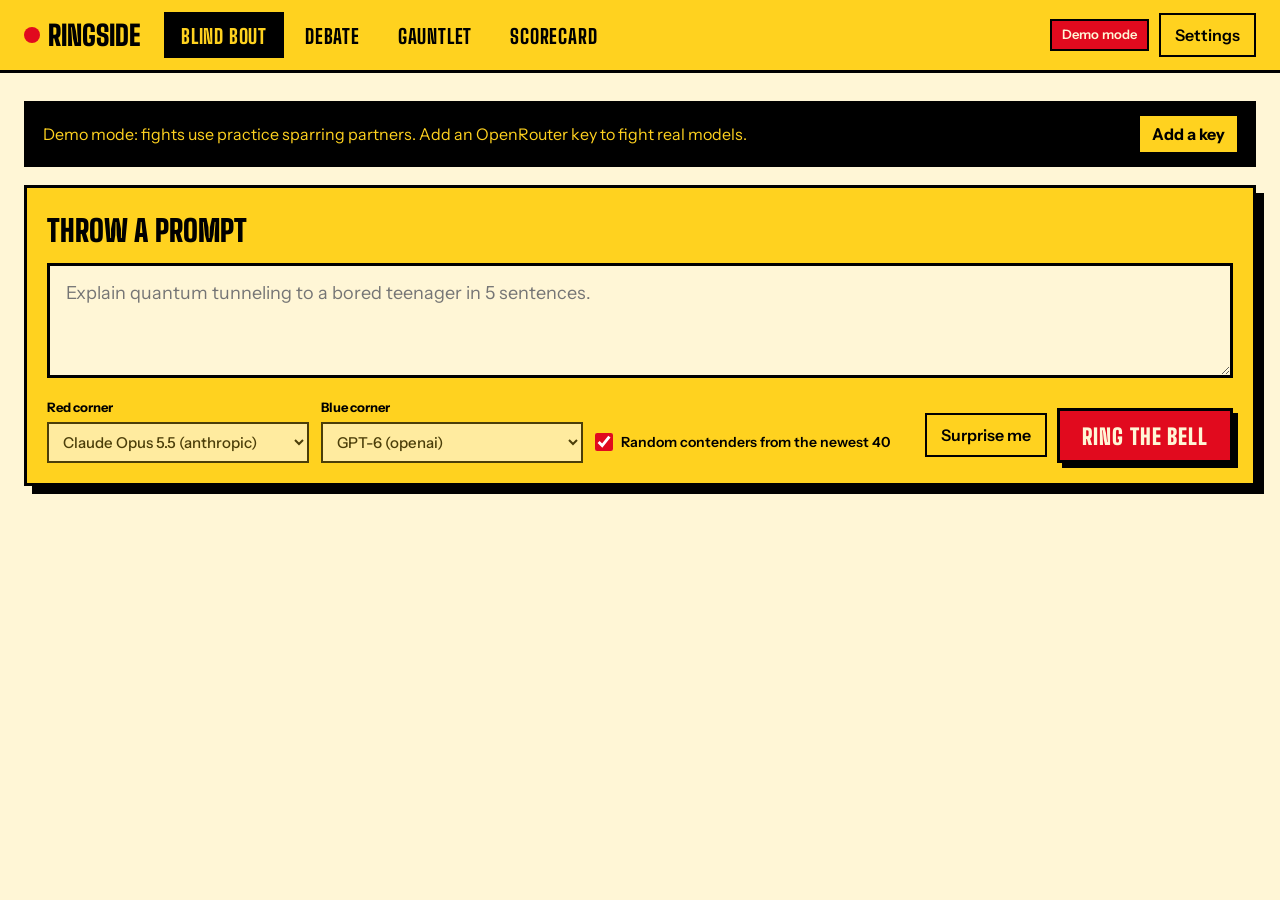
==== app.html @ d827f4f6 "Initial commit Co-Authored-By: Claude Opus 5.5 <noreply@anthropic.com> Claude-Session: https://claud" ====
<!DOCTYPE html>
<html lang="en">
<head>
<meta charset="utf-8">
<meta name="viewport" content="width=device-width, initial-scale=1">
<title>Ringside arena</title>
<link rel="preconnect" href="https://fonts.googleapis.com"><link rel="preconnect" href="https://fonts.gstatic.com" crossorigin>
<link href="https://fonts.googleapis.com/css2?family=Big+Shoulders+Display:wght@500;800;900&family=Instrument+Sans:wght@400;500;600;700&family=JetBrains+Mono:wght@400;600&display=swap" rel="stylesheet">
<link rel="stylesheet" href="assets/app.css">
</head>
<body>
<header class="top">
  <a class="logo" href="./"><i></i>Ringside</a>
  <nav class="tabs" role="tablist">
    <a href="#bout" data-view="bout">Blind bout</a>
    <a href="#debate" data-view="debate">Debate</a>
    <a href="#gauntlet" data-view="gauntlet">Gauntlet</a>
    <a href="#scorecard" data-view="scorecard">Scorecard</a>
  </nav>
  <div class="right">
    <span class="pill" id="status">Checking key</span>
    <button class="ghost" id="openSettings">Settings</button>
  </div>
</header>

<main>
  <!-- BLIND BOUT -->
  <section class="view" id="view-bout">
    <div class="composer">
      <label for="boutPrompt" class="h">Throw a prompt</label>
      <textarea id="boutPrompt" rows="3" placeholder="Explain quantum tunneling to a bored teenager in 5 sentences."></textarea>
      <div class="row">
        <div class="pick">
          <label>Red corner<select id="boutA"></select></label>
          <label>Blue corner<select id="boutB"></select></label>
          <label class="check"><input type="checkbox" id="boutRandom" checked> Random contenders from the newest 40</label>
        </div>
        <div class="row-end">
          <button class="ghost" id="boutSuggest">Surprise me</button>
          <button class="big" id="boutGo">Ring the bell</button>
        </div>
      </div>
    </div>
    <div class="ring" id="boutRing" hidden>
      <article class="corner red">
        <header><b class="who" id="whoA">Red corner</b><span class="meta" id="metaA"></span></header>
        <div class="out md" id="outA"></div>
      </article>
      <article class="corner blue">
        <header><b class="who" id="whoB">Blue corner</b><span class="meta" id="metaB"></span></header>
        <div class="out md" id="outB"></div>
      </article>
    </div>
    <div class="verdict" id="boutVerdict" hidden>
      <span class="h">Score the fight</span>
      <div class="vbtns">
        <button data-v="a" class="vred">Red wins</button>
        <button data-v="t">Draw</button>
        <button data-v="b" class="vblue">Blue wins</button>
        <button data-v="x" class="vx">Both lose</button>
      </div>
    </div>
    <div class="reveal" id="boutReveal" hidden></div>
  </section>

  <!-- DEBATE -->
  <section class="view" id="view-debate" hidden>
    <div class="composer">
      <label for="motion" class="h">The motion</label>
      <input id="motion" placeholder="This house believes AI agents should be allowed to spend money on your behalf.">
      <div class="row">
        <div class="pick">
          <label>For<select id="debA"></select></label>
          <label>Against<select id="debB"></select></label>
          <label>Judge<select id="debJ"></select></label>
          <label>Rounds<select id="debR"><option>1</option><option selected>2</option><option>3</option></select></label>
        </div>
        <div class="row-end"><button class="ghost" id="motionSuggest">New motion</button><button class="big" id="debGo">Open the debate</button></div>
      </div>
    </div>
    <div class="transcript" id="debOut"></div>
  </section>

  <!-- GAUNTLET -->
  <section class="view" id="view-gauntlet" hidden>
    <div class="composer">
      <label for="gPrompt" class="h">One prompt, many fighters</label>
      <textarea id="gPrompt" rows="3" placeholder="Write a regex that matches valid US phone numbers and explain it."></textarea>
      <div class="chips" id="gChips"></div>
      <div class="row">
        <div class="pick"><label class="grow">Add a fighter<select id="gAdd"><option value="">Choose a model</option></select></label></div>
        <div class="row-end"><button class="ghost" id="gFill">Fill with newest 4</button><button class="big" id="gGo">Run the gauntlet</button></div>
      </div>
    </div>
    <div class="board" id="gBoard" hidden>
      <table><thead><tr><th>Fighter</th><th>First token</th><th>Speed</th><th>Tokens</th><th>Cost</th><th></th></tr></thead><tbody id="gRows"></tbody></table>
    </div>
    <div class="ggrid" id="gGrid"></div>
  </section>

  <!-- SCORECARD -->
  <section class="view" id="view-scorecard" hidden>
    <div class="score-head">
      <h1 class="display">Your scorecard</h1>
      <div class="row-end"><button class="ghost" id="copyScore">Copy as JSON</button><button class="ghost danger" id="resetScore">Reset</button></div>
    </div>
    <div class="belt" id="belt"></div>
    <table class="rank"><thead><tr><th>#</th><th>Fighter</th><th>Rating</th><th>W</th><th>L</th><th>D</th><th>Win rate</th></tr></thead><tbody id="rankRows"></tbody></table>
    <h2 class="display sub">Fight history</h2>
    <ol class="history" id="history"></ol>
  </section>
</main>

<dialog id="settings">
  <form method="dialog" class="sheet">
    <h2 class="display">Settings</h2>
    <p>If the server has an <code>OPENROUTER_API_KEY</code>, you don't need anything here. Otherwise paste your own key. It stays in this browser.</p>
    <label>OpenRouter key<input id="sKey" type="password" placeholder="sk-or-..." autocomplete="off"></label>
    <label>Access code (if the owner set one)<input id="sCode" type="password" autocomplete="off"></label>
    <label>Max tokens per answer<input id="sMax" type="number" min="128" max="8192" step="128" value="1200"></label>
    <div class="row-end"><button value="cancel" class="ghost">Close</button><button id="sSave" value="ok" class="big">Save</button></div>
  </form>
</dialog>
<div class="toast" id="toast" role="status"></div>
<script type="module" src="assets/app.js"></script>
</body>
</html>
---- assets/app.css ----
:root{--yolk:#FFD21F;--ink:#000;--blood:#E10A1E;--paper:#FFF6D6;--bruise:#2B2DFF;--mute:#6b6348}
*{box-sizing:border-box;margin:0;padding:0}
[hidden]{display:none!important}
body{background:var(--paper);color:var(--ink);font-family:"Instrument Sans",system-ui,sans-serif;font-size:16px;line-height:1.5;min-height:100vh}
:focus-visible{outline:3px solid var(--bruise);outline-offset:2px}
.display{font-family:"Big Shoulders Display",Impact,sans-serif;font-weight:900;text-transform:uppercase;line-height:.88}
button,select,input,textarea{font:inherit;color:inherit}
button{cursor:pointer}
code,.mono{font-family:"JetBrains Mono",monospace;font-size:.88em}

.top{position:sticky;top:0;z-index:20;display:flex;align-items:center;gap:24px;padding:12px 24px;background:var(--yolk);border-bottom:3px solid var(--ink)}
.logo{font-family:"Big Shoulders Display";font-weight:900;font-size:28px;text-transform:uppercase;text-decoration:none;color:var(--ink);display:flex;align-items:center;gap:8px}
.logo i{width:16px;height:16px;border-radius:50%;background:var(--blood);display:inline-block}
.tabs{display:flex;gap:4px;flex:1;overflow-x:auto}
.tabs a{font-family:"Big Shoulders Display";font-weight:800;font-size:20px;text-transform:uppercase;letter-spacing:.04em;padding:6px 14px 4px;text-decoration:none;color:var(--ink);border:3px solid transparent;white-space:nowrap}
.tabs a:hover{border-color:var(--ink)}
.tabs a[aria-current="page"]{background:var(--ink);color:var(--yolk)}
.right{display:flex;align-items:center;gap:10px}
.pill{font-size:13px;font-weight:600;padding:4px 10px;border:2px solid var(--ink);background:var(--paper);white-space:nowrap}
.pill.live{background:#0a0;color:#fff;border-color:#063}
.pill.demo{background:var(--blood);color:var(--paper)}

.ghost{background:transparent;border:2.5px solid var(--ink);padding:8px 14px;font-weight:600}
.ghost:hover{background:var(--ink);color:var(--yolk)}
.ghost.danger:hover{background:var(--blood);border-color:var(--blood);color:var(--paper)}
.big{font-family:"Big Shoulders Display";font-weight:900;font-size:22px;text-transform:uppercase;letter-spacing:.04em;background:var(--blood);color:var(--paper);border:3px solid var(--ink);padding:9px 22px 7px;box-shadow:5px 5px 0 var(--ink);transition:transform .1s,box-shadow .1s}
.big:hover{transform:translate(-2px,-2px);box-shadow:7px 7px 0 var(--ink)}
.big:active{transform:translate(3px,3px);box-shadow:2px 2px 0 var(--ink)}
.big:disabled{opacity:.5;cursor:not-allowed;transform:none}

main{max-width:1320px;margin:0 auto;padding:28px 24px 80px}
.view[hidden]{display:none}
.h{font-family:"Big Shoulders Display";font-weight:900;font-size:30px;text-transform:uppercase;display:block;margin-bottom:10px}
.composer{background:var(--yolk);border:3px solid var(--ink);padding:20px;box-shadow:8px 8px 0 var(--ink)}
.composer textarea,.composer input{width:100%;background:var(--paper);border:3px solid var(--ink);padding:14px 16px;font-size:18px;resize:vertical}
.row{display:flex;justify-content:space-between;align-items:flex-end;gap:16px;margin-top:14px;flex-wrap:wrap}
.row-end{display:flex;gap:10px;align-items:center;flex-wrap:wrap}
.pick{display:flex;gap:12px;flex-wrap:wrap;align-items:flex-end}
.pick label{display:flex;flex-direction:column;font-size:13px;font-weight:700;gap:4px}
.pick label.grow{min-width:280px}
.pick select{background:var(--paper);border:2.5px solid var(--ink);padding:8px 10px;min-width:220px;max-width:300px;font-size:15px;font-weight:500}
.pick .check{flex-direction:row;align-items:center;gap:8px;font-weight:600;font-size:14px;padding-bottom:10px}
.pick .check input{width:18px;height:18px;accent-color:var(--blood)}

.ring{display:grid;grid-template-columns:1fr 1fr;gap:0;margin-top:30px;border:3px solid var(--ink);background:var(--paper)}
.corner{min-height:300px;display:flex;flex-direction:column}
.corner + .corner{border-left:3px solid var(--ink)}
.corner header{display:flex;justify-content:space-between;align-items:center;padding:10px 16px;border-bottom:3px solid var(--ink);gap:10px}
.corner.red header{background:var(--blood);color:var(--paper)}
.corner.blue header{background:var(--bruise);color:#fff}
.who{font-family:"Big Shoulders Display";font-weight:900;font-size:26px;text-transform:uppercase}
.meta{font-size:13px;font-family:"JetBrains Mono",monospace;opacity:.9}
.out{padding:18px 20px;overflow:auto;max-height:70vh}
@media (max-width:860px){.ring{grid-template-columns:1fr}.corner+.corner{border-left:0;border-top:3px solid var(--ink)}}

.md p{margin:0 0 .8em}.md h1,.md h2,.md h3{font-size:1.15em;margin:.8em 0 .4em}
.md ul,.md ol{margin:0 0 .8em 1.4em}.md li{margin:.2em 0}
.md pre{background:var(--ink);color:var(--yolk);padding:12px 14px;overflow:auto;margin:0 0 .8em;font-size:13.5px}
.md code{background:rgba(0,0,0,.08);padding:1px 4px}.md pre code{background:none;padding:0}
.md blockquote{border-left:4px solid var(--blood);padding-left:12px;margin:0 0 .8em}
.cursor::after{content:"";display:inline-block;width:.55em;height:1.05em;background:var(--blood);vertical-align:-.15em;margin-left:2px;animation:blink .8s steps(1) infinite}
@keyframes blink{50%{opacity:0}}

.verdict{margin-top:22px;display:flex;align-items:center;justify-content:space-between;gap:16px;flex-wrap:wrap;border:3px solid var(--ink);padding:14px 18px;background:var(--yolk)}
.verdict .h{margin:0}
.vbtns{display:flex;gap:10px;flex-wrap:wrap}
.vbtns button{font-family:"Big Shoulders Display";font-weight:900;font-size:24px;text-transform:uppercase;padding:8px 20px 6px;border:3px solid var(--ink);background:var(--paper)}
.vbtns .vred{background:var(--blood);color:var(--paper)}.vbtns .vblue{background:var(--bruise);color:#fff}.vbtns .vx{background:var(--ink);color:var(--yolk)}
.vbtns button:hover{transform:translateY(-2px)}
.reveal{margin-top:22px;display:grid;grid-template-columns:1fr auto 1fr;align-items:center;gap:20px;padding:24px;border:3px solid var(--ink);background:var(--ink);color:var(--paper)}
.reveal .side{display:flex;flex-direction:column;gap:6px}
.reveal .side:last-child{text-align:right}
.reveal .nm{font-family:"Big Shoulders Display";font-weight:900;font-size:clamp(28px,4vw,48px);text-transform:uppercase;line-height:.9}
.reveal .win{color:var(--yolk)}
.reveal .delta{font-family:"JetBrains Mono",monospace;font-size:14px}
.reveal .up{color:#7CFF8A}.reveal .down{color:#ff8a8a}
.reveal .mid{font-family:"Big Shoulders Display";font-weight:900;font-size:22px;text-transform:uppercase;text-align:center}
.reveal button{grid-column:1/-1;justify-self:center}
.stamp{animation:stamp .4s cubic-bezier(.2,1.8,.4,1) both}
@keyframes stamp{from{transform:scale(1.6) rotate(-4deg);opacity:0}}
@media (prefers-reduced-motion:reduce){.stamp,.cursor::after{animation:none}}

.transcript{margin-top:30px;display:flex;flex-direction:column;gap:0}
.turn{display:grid;grid-template-columns:170px 1fr;border:3px solid var(--ink);border-top:0;background:var(--paper)}
.turn:first-child{border-top:3px solid var(--ink)}
.turn .side{padding:14px;border-right:3px solid var(--ink);display:flex;flex-direction:column;gap:4px}
.turn.pro .side{background:var(--blood);color:var(--paper)}.turn.con .side{background:var(--bruise);color:#fff}.turn.judge .side{background:var(--ink);color:var(--yolk)}
.turn .side b{font-family:"Big Shoulders Display";font-weight:900;font-size:24px;text-transform:uppercase;line-height:.95}
.turn .side span{font-size:12px;opacity:.85;word-break:break-word}
.turn .out{max-height:none}
.bell{font-family:"Big Shoulders Display";font-weight:900;font-size:20px;text-transform:uppercase;letter-spacing:.2em;padding:10px 14px;background:var(--yolk);border:3px solid var(--ink);border-top:0}
.cards{display:flex;gap:14px;flex-wrap:wrap;margin-top:8px}
.cards .sc{border:2px solid currentColor;padding:6px 12px;font-family:"Big Shoulders Display";font-weight:900;font-size:22px}
@media (max-width:720px){.turn{grid-template-columns:1fr}.turn .side{border-right:0;border-bottom:3px solid var(--ink)}}

.chips{display:flex;flex-wrap:wrap;gap:8px;margin-top:12px;min-height:10px}
.chip{display:flex;align-items:center;gap:8px;background:var(--ink);color:var(--yolk);padding:5px 6px 5px 12px;font-weight:600;font-size:14px}
.chip button{background:var(--yolk);color:var(--ink);border:0;width:22px;height:22px;font-weight:700}
.board{margin-top:28px;border:3px solid var(--ink);overflow-x:auto;background:var(--paper)}
table{width:100%;border-collapse:collapse}
th,td{text-align:left;padding:10px 14px;border-bottom:2px solid var(--ink);white-space:nowrap}
th{font-family:"Big Shoulders Display";font-weight:900;font-size:18px;text-transform:uppercase;background:var(--yolk)}
td.num{font-family:"JetBrains Mono",monospace;font-size:14px}
tr.best td{background:#fff2a8}
.bar{height:8px;background:var(--blood);display:block;margin-top:4px}
.ggrid{display:grid;grid-template-columns:repeat(auto-fill,minmax(380px,1fr));gap:0;margin-top:24px;border:3px solid var(--ink);border-right:0;border-bottom:0}
.ggrid:empty{display:none}
.gcell{border-right:3px solid var(--ink);border-bottom:3px solid var(--ink);display:flex;flex-direction:column;background:var(--paper)}
.gcell header{display:flex;justify-content:space-between;align-items:center;padding:8px 14px;background:var(--ink);color:var(--yolk);gap:10px}
.gcell header b{font-family:"Big Shoulders Display";font-weight:900;font-size:20px;text-transform:uppercase}
.gcell header button{background:var(--yolk);color:var(--ink);border:0;padding:3px 10px;font-weight:700;font-size:13px}
.gcell .out{max-height:420px}
.gcell.crowned header{background:var(--blood);color:var(--paper)}

.score-head{display:flex;justify-content:space-between;align-items:flex-end;gap:16px;flex-wrap:wrap}
.score-head h1{font-size:clamp(56px,8vw,110px)}
.belt{margin:26px 0;display:grid;grid-template-columns:auto 1fr;gap:24px;align-items:center;border:3px solid var(--ink);padding:22px;background:linear-gradient(180deg,#ffe36b,#e8b800);box-shadow:8px 8px 0 var(--ink)}
.belt .plate{width:110px;height:110px;border-radius:50%;background:radial-gradient(circle at 35% 30%,#fff7b0,#d49b00 60%,#8a5d00);border:4px solid var(--ink);display:grid;place-items:center;font-family:"Big Shoulders Display";font-weight:900;font-size:40px}
.belt .t{font-family:"Big Shoulders Display";font-weight:900;font-size:clamp(30px,4vw,52px);text-transform:uppercase;line-height:.9}
.rank{border:3px solid var(--ink);background:var(--paper)}
.rank td:nth-child(3){font-family:"JetBrains Mono",monospace;font-weight:600}
.sub{font-size:44px;margin:40px 0 14px}
.history{list-style:none;border-top:3px solid var(--ink)}
.history li{display:grid;grid-template-columns:120px 1fr auto;gap:14px;padding:12px 0;border-bottom:2px solid var(--ink);align-items:baseline}
.history .k{font-family:"Big Shoulders Display";font-weight:900;text-transform:uppercase;font-size:18px}
.history .p{color:var(--mute);font-size:14px;overflow:hidden;text-overflow:ellipsis;white-space:nowrap}
.empty{padding:40px;text-align:center;border:3px dashed var(--ink);margin-top:20px}

dialog{border:3px solid var(--ink);padding:0;background:var(--paper);box-shadow:12px 12px 0 var(--ink);max-width:540px;width:calc(100% - 32px);margin:auto}
dialog::backdrop{background:rgba(255,210,31,.75)}
.sheet{padding:26px;display:flex;flex-direction:column;gap:14px}
.sheet h2{font-size:48px}
.sheet label{display:flex;flex-direction:column;gap:6px;font-weight:700;font-size:14px}
.sheet input{border:2.5px solid var(--ink);padding:10px 12px;background:#fff;font-weight:500}
.toast{position:fixed;bottom:22px;left:50%;transform:translate(-50%,140%);background:var(--ink);color:var(--yolk);padding:12px 20px;font-weight:600;transition:transform .25s,opacity .25s;z-index:99;max-width:90vw;opacity:0;pointer-events:none}
.toast.on{transform:translate(-50%,0);opacity:1}
.banner{margin-bottom:18px;padding:12px 16px;border:3px solid var(--ink);background:var(--ink);color:var(--yolk);display:flex;justify-content:space-between;gap:12px;align-items:center;flex-wrap:wrap}
.banner button{background:var(--yolk);color:var(--ink);border:0;padding:6px 12px;font-weight:700}
@media (max-width:720px){.top{flex-wrap:wrap;gap:10px;padding:10px 14px}.tabs{order:3;width:100%}main{padding:18px 14px 60px}.pick select{min-width:0;width:100%}.pick label{flex:1 1 140px}}
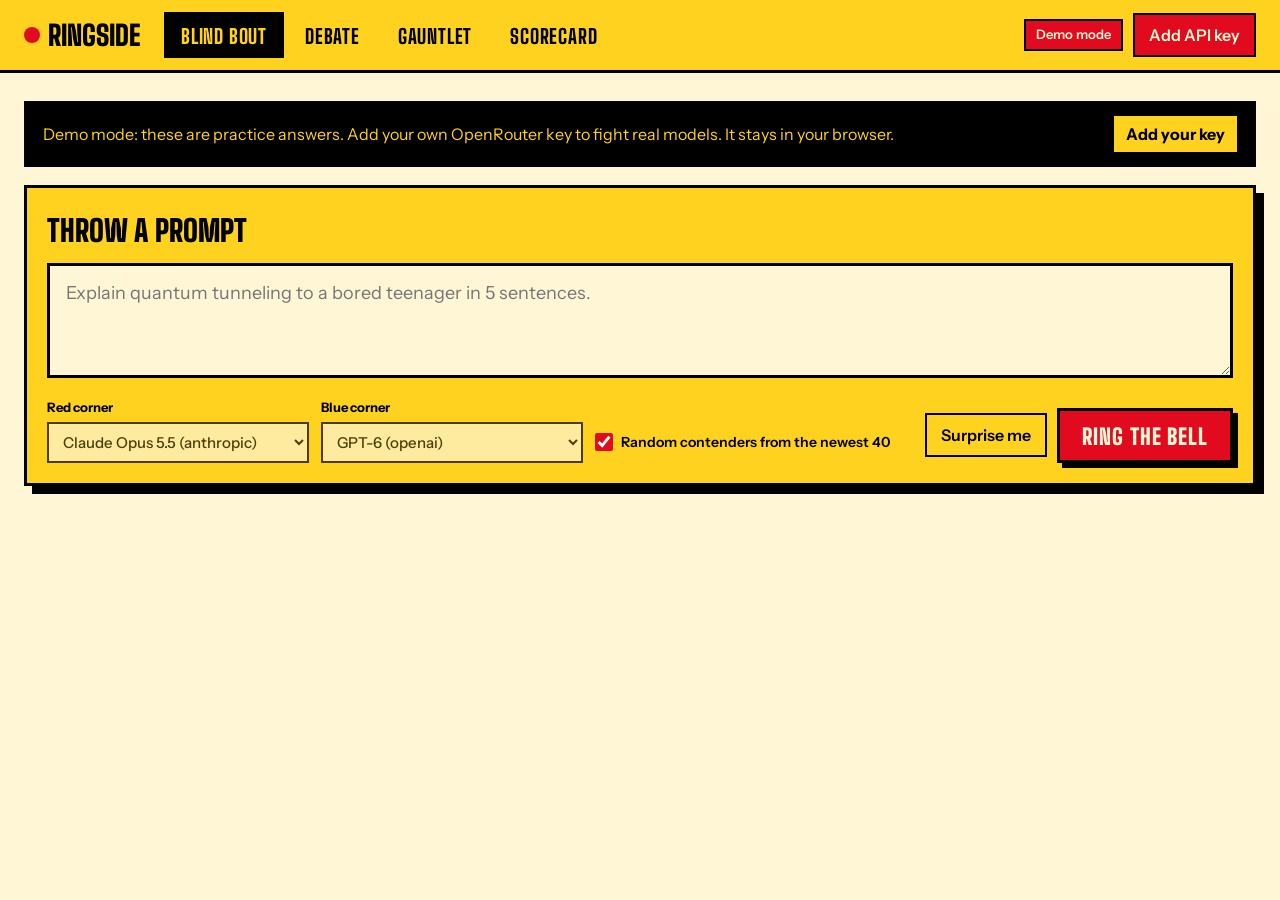
==== commit 9e2e8ba7: "Let visitors use their own API key Keys are saved in the visitor's browser and sent straight to the " ====
--- a/app.html
+++ b/app.html
@@ -19,7 +19,7 @@
   </nav>
   <div class="right">
     <span class="pill" id="status">Checking key</span>
-    <button class="ghost" id="openSettings">Settings</button>
+    <button class="ghost" id="openSettings">Add API key</button>
   </div>
 </header>
 
@@ -113,12 +113,13 @@
 
 <dialog id="settings">
   <form method="dialog" class="sheet">
-    <h2 class="display">Settings</h2>
-    <p>If the server has an <code>OPENROUTER_API_KEY</code>, you don't need anything here. Otherwise paste your own key. It stays in this browser.</p>
-    <label>OpenRouter key<input id="sKey" type="password" placeholder="sk-or-..." autocomplete="off"></label>
-    <label>Access code (if the owner set one)<input id="sCode" type="password" autocomplete="off"></label>
+    <h2 class="display">Your API key</h2>
+    <p>Ringside runs on your own OpenRouter key, so one key reaches every model. It's saved only in this browser and sent straight to OpenRouter, never to this site's server. <a href="https://openrouter.ai/keys" target="_blank" rel="noopener">Get a key</a></p>
+    <label>OpenRouter key<input id="sKey" type="password" placeholder="sk-or-..." autocomplete="off" spellcheck="false"></label>
+    <label id="sCodeRow" hidden>Access code<input id="sCode" type="password" autocomplete="off"></label>
     <label>Max tokens per answer<input id="sMax" type="number" min="128" max="8192" step="128" value="1200"></label>
-    <div class="row-end"><button value="cancel" class="ghost">Close</button><button id="sSave" value="ok" class="big">Save</button></div>
+    <p id="sStatus" class="kstatus" role="status" aria-live="polite"></p>
+    <div class="row-end"><button type="button" id="sForget" class="ghost">Remove key</button><button value="cancel" class="ghost">Close</button><button id="sSave" value="ok" class="big">Save key</button></div>
   </form>
 </dialog>
 <div class="toast" id="toast" role="status"></div>
--- a/assets/app.css
+++ b/assets/app.css
@@ -137,3 +137,5 @@
 .banner{margin-bottom:18px;padding:12px 16px;border:3px solid var(--ink);background:var(--ink);color:var(--yolk);display:flex;justify-content:space-between;gap:12px;align-items:center;flex-wrap:wrap}
 .banner button{background:var(--yolk);color:var(--ink);border:0;padding:6px 12px;font-weight:700}
 @media (max-width:720px){.top{flex-wrap:wrap;gap:10px;padding:10px 14px}.tabs{order:3;width:100%}main{padding:18px 14px 60px}.pick select{min-width:0;width:100%}.pick label{flex:1 1 140px}}
+.kstatus{font-size:14px;min-height:1.2em;font-weight:600}.kstatus[data-kind=error]{color:var(--blood)}
+#openSettings.needs-key{background:var(--blood);color:var(--paper);border-color:var(--ink)}
